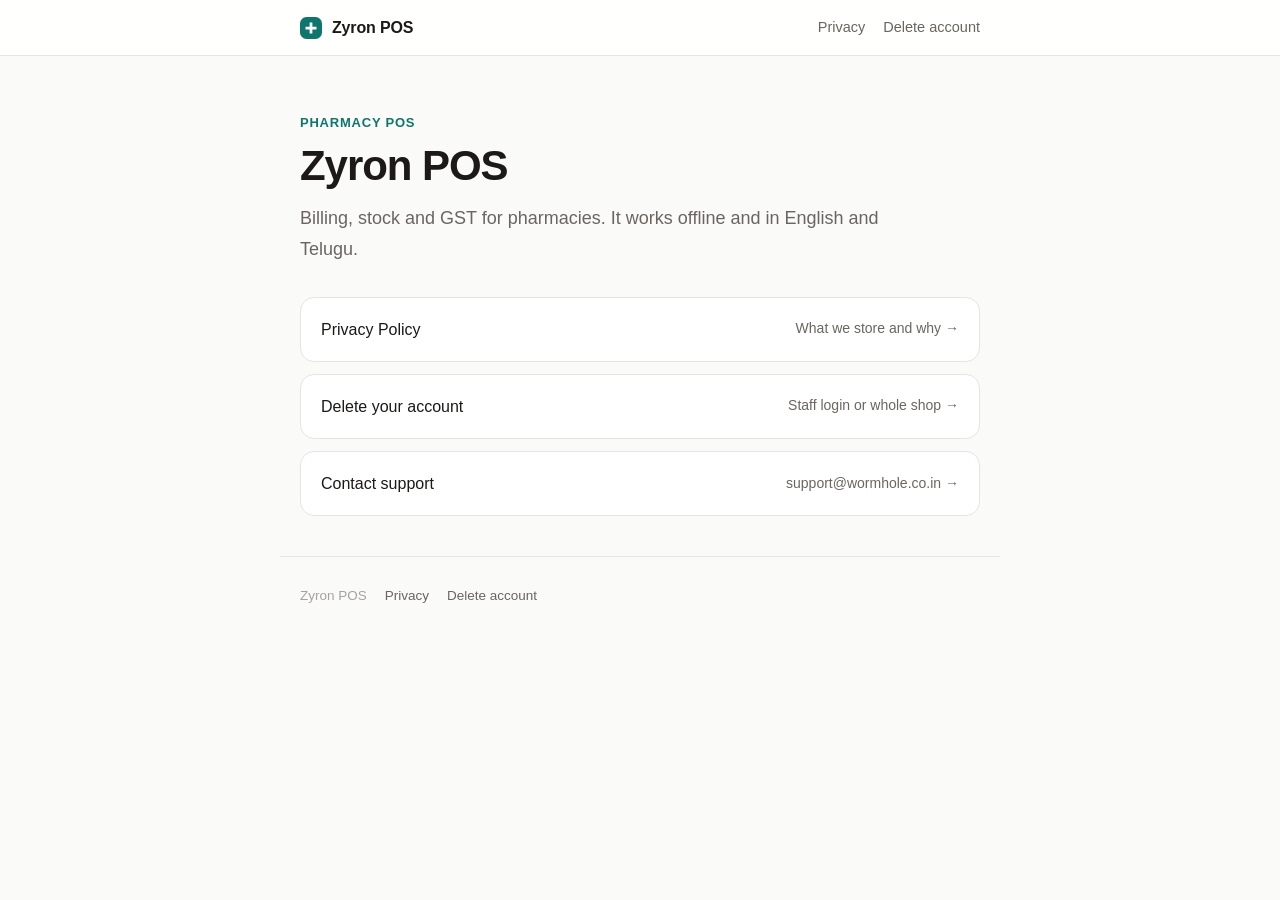
==== index.html @ 27418847 "Privacy policy and account deletion pages for Zyron POS Co-Authored-By: Claude Opus 5.5 <noreply@ant" ====
<!doctype html>
<html lang="en">
<head>
<meta charset="utf-8">
<meta name="viewport" content="width=device-width, initial-scale=1">
<title>Zyron POS</title>
<meta name="description" content="Zyron POS: billing, stock and GST for pharmacies. Works offline, in English and Telugu.">
<link rel="stylesheet" href="style.css">
</head>
<body>
<header class="top"><div class="in">
  <a class="brand" href="./"><svg viewBox="0 0 24 24" width="22" height="22" aria-hidden="true"><rect width="24" height="24" rx="7" fill="currentColor"/><path d="M10.5 6h3v4.5H18v3h-4.5V18h-3v-4.5H6v-3h4.5z" style="fill:var(--surface)"/></svg>Zyron POS</a>
  <nav><a href="privacy/">Privacy</a><a href="delete-account/">Delete account</a></nav>
</div></header>

<main>
  <p class="eyebrow">Pharmacy POS</p>
  <h1>Zyron POS</h1>
  <p class="lede">Billing, stock and GST for pharmacies. It works offline and in English and Telugu.</p>

  <ul class="links">
    <li><a href="privacy/">Privacy Policy <span>What we store and why →</span></a></li>
    <li><a href="delete-account/">Delete your account <span>Staff login or whole shop →</span></a></li>
    <li><a href="mailto:support@wormhole.co.in">Contact support <span>support@wormhole.co.in →</span></a></li>
  </ul>
</main>

<footer>
  <span>Zyron POS</span>
  <a href="privacy/">Privacy</a>
  <a href="delete-account/">Delete account</a>
</footer>
</body>
</html>
---- style.css ----
:root {
  --bg: #fafaf9;
  --surface: #ffffff;
  --text: #1c1917;
  --muted: #6b6560;
  --faint: #a8a29e;
  --border: #e7e5e4;
  --soft: #f5f5f4;
  --accent: #0f766e;
  --accent-soft: #e6f3f1;
  color-scheme: light dark;
}
@media (prefers-color-scheme: dark) {
  :root {
    --bg: #0c0a09;
    --surface: #161412;
    --text: #f5f5f4;
    --muted: #a8a29e;
    --faint: #78716c;
    --border: #292524;
    --soft: #1c1917;
    --accent: #5eead4;
    --accent-soft: #10302c;
  }
}

* { box-sizing: border-box; }
html { -webkit-text-size-adjust: 100%; }
body {
  margin: 0;
  background: var(--bg);
  color: var(--text);
  font: 16px/1.7 -apple-system, BlinkMacSystemFont, "Segoe UI", Roboto, "Noto Sans", "Noto Sans Telugu", sans-serif;
  -webkit-font-smoothing: antialiased;
}
a { color: var(--accent); text-underline-offset: 3px; }
a:hover { text-decoration-thickness: 2px; }

/* Top bar */
.top { border-bottom: 1px solid var(--border); background: color-mix(in srgb, var(--surface) 85%, transparent); backdrop-filter: blur(8px); position: sticky; top: 0; z-index: 1; }
.top .in { max-width: 720px; margin: 0 auto; padding: 14px 20px; display: flex; flex-wrap: wrap; gap: 8px 20px; align-items: center; justify-content: space-between; }
.brand { display: inline-flex; align-items: center; gap: 10px; color: var(--text); text-decoration: none; font-weight: 650; letter-spacing: -.01em; }
.brand svg { color: var(--accent); }
nav { display: flex; gap: 18px; }
nav a { color: var(--muted); text-decoration: none; font-size: 14.5px; }
nav a:hover, nav a[aria-current="page"] { color: var(--text); }

/* Page */
main { max-width: 720px; margin: 0 auto; padding: 56px 20px 40px; }
.eyebrow { margin: 0; font-size: 13px; font-weight: 600; letter-spacing: .06em; text-transform: uppercase; color: var(--accent); }
h1 { margin: 8px 0 14px; font-size: clamp(30px, 6vw, 42px); line-height: 1.12; letter-spacing: -.025em; }
.lede { margin: 0; font-size: 18px; color: var(--muted); max-width: 60ch; }
.meta { margin: 18px 0 0; font-size: 13.5px; color: var(--faint); }

section { padding: 34px 0 6px; }
section + section { border-top: 1px solid var(--border); margin-top: 28px; }
h2 { margin: 0 0 10px; font-size: 20px; line-height: 1.3; letter-spacing: -.015em; }
h3 { margin: 0 0 4px; font-size: 16px; }
p { margin: 10px 0; }
ul, ol { margin: 10px 0; padding-left: 22px; }
li { margin: 6px 0; }
li::marker { color: var(--faint); }
strong { font-weight: 620; }

/* At-a-glance tiles */
.glance { display: grid; grid-template-columns: repeat(2, minmax(0, 1fr)); gap: 12px; margin: 36px 0 8px; padding: 0; list-style: none; }
.glance li { margin: 0; padding: 16px 18px; background: var(--surface); border: 1px solid var(--border); border-radius: 14px; font-size: 14.5px; color: var(--muted); line-height: 1.5; }
.glance b { display: block; margin-bottom: 2px; color: var(--text); font-size: 15px; }

/* Cards */
.card { background: var(--surface); border: 1px solid var(--border); border-radius: 16px; padding: 22px 22px 18px; margin: 16px 0; }
.card .tag { display: inline-block; margin-bottom: 10px; padding: 2px 10px; border-radius: 999px; background: var(--accent-soft); color: var(--accent); font-size: 12.5px; font-weight: 600; }
.steps { counter-reset: s; list-style: none; padding: 0; }
.steps li { counter-increment: s; position: relative; padding-left: 38px; margin: 12px 0; }
.steps li::before { content: counter(s); position: absolute; left: 0; top: 1px; width: 26px; height: 26px; border-radius: 50%; background: var(--soft); border: 1px solid var(--border); font-size: 13px; font-weight: 600; display: grid; place-items: center; color: var(--text); }
.path { font-weight: 600; white-space: nowrap; }

.btn { display: inline-flex; align-items: center; justify-content: center; min-height: 46px; padding: 0 20px; margin-top: 8px; border-radius: 12px; background: var(--text); color: var(--bg); font-weight: 600; font-size: 15px; text-decoration: none; }
.btn:hover { opacity: .9; }
.note { font-size: 14px; color: var(--muted); }

/* Links list on the home page */
.links { list-style: none; padding: 0; margin: 32px 0 0; display: grid; gap: 12px; }
.links li { margin: 0; }
.links a { display: flex; justify-content: space-between; align-items: center; gap: 16px; padding: 18px 20px; background: var(--surface); border: 1px solid var(--border); border-radius: 14px; color: var(--text); text-decoration: none; }
.links a:hover { border-color: var(--faint); }
.links span { color: var(--muted); font-size: 14px; }

footer { max-width: 720px; margin: 0 auto; padding: 28px 20px 48px; border-top: 1px solid var(--border); font-size: 13.5px; color: var(--faint); display: flex; flex-wrap: wrap; gap: 6px 18px; }
footer a { color: var(--muted); text-decoration: none; }
footer a:hover { color: var(--text); }

@media (max-width: 560px) {
  main { padding-top: 40px; }
  .glance { grid-template-columns: 1fr; }
}
@media print {
  .top, footer, .btn { display: none; }
  body { background: #fff; color: #000; }
}
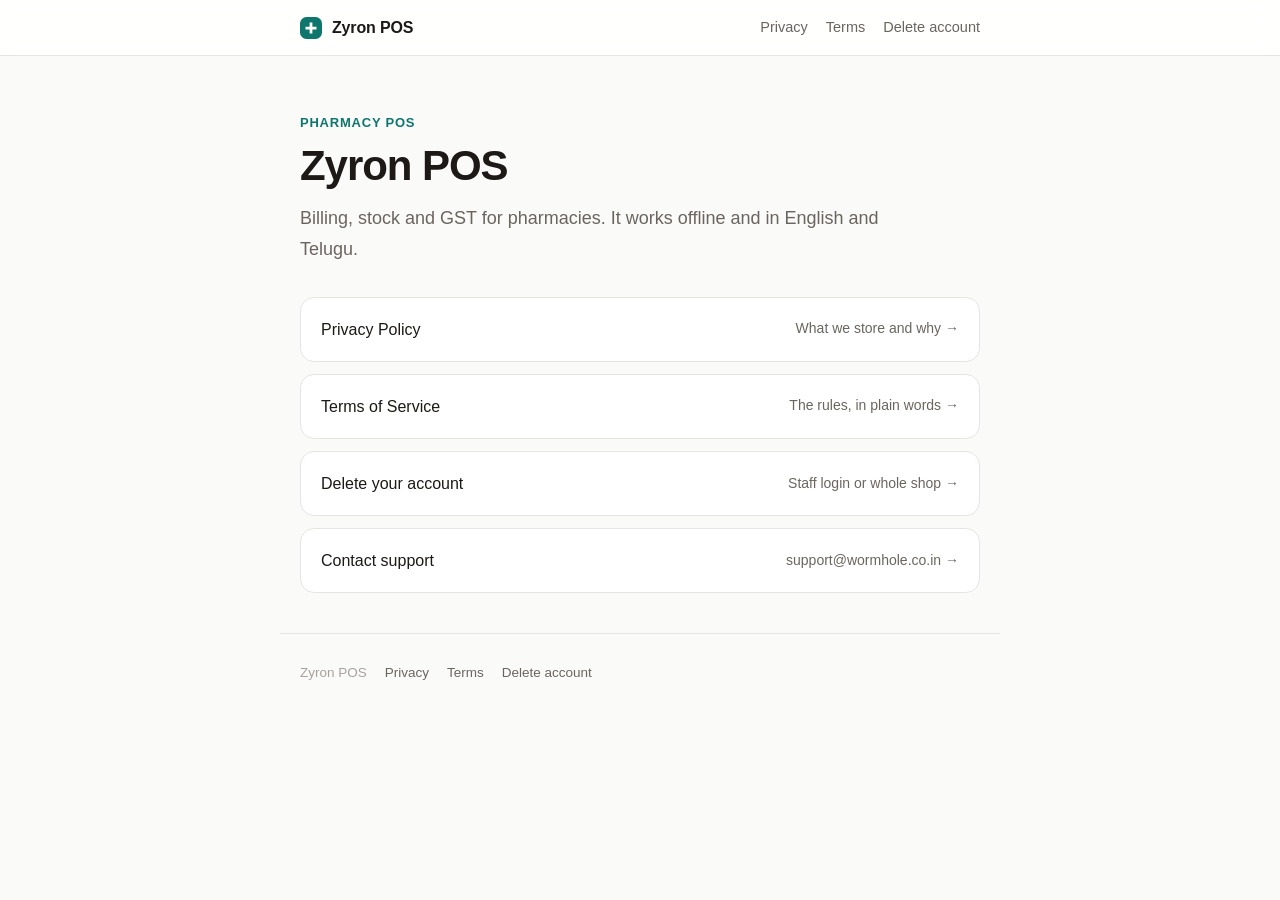
==== commit 6290bc33: "Add Terms of Service page; tighter header on phones Co-Authored-By: Claude Opus 5.5 <noreply@anthrop" ====
--- a/index.html
+++ b/index.html
@@ -10,7 +10,7 @@
 <body>
 <header class="top"><div class="in">
   <a class="brand" href="./"><svg viewBox="0 0 24 24" width="22" height="22" aria-hidden="true"><rect width="24" height="24" rx="7" fill="currentColor"/><path d="M10.5 6h3v4.5H18v3h-4.5V18h-3v-4.5H6v-3h4.5z" style="fill:var(--surface)"/></svg>Zyron POS</a>
-  <nav><a href="privacy/">Privacy</a><a href="delete-account/">Delete account</a></nav>
+  <nav><a href="privacy/">Privacy</a><a href="terms/">Terms</a><a href="delete-account/">Delete account</a></nav>
 </div></header>
 
 <main>
@@ -20,6 +20,7 @@
 
   <ul class="links">
     <li><a href="privacy/">Privacy Policy <span>What we store and why →</span></a></li>
+    <li><a href="terms/">Terms of Service <span>The rules, in plain words →</span></a></li>
     <li><a href="delete-account/">Delete your account <span>Staff login or whole shop →</span></a></li>
     <li><a href="mailto:support@wormhole.co.in">Contact support <span>support@wormhole.co.in →</span></a></li>
   </ul>
@@ -28,6 +29,7 @@
 <footer>
   <span>Zyron POS</span>
   <a href="privacy/">Privacy</a>
+  <a href="terms/">Terms</a>
   <a href="delete-account/">Delete account</a>
 </footer>
 </body>
--- a/style.css
+++ b/style.css
@@ -91,6 +91,9 @@
 footer a:hover { color: var(--text); }
 
 @media (max-width: 560px) {
+  .top .in { padding: 14px 16px; gap: 8px 12px; }
+  nav { gap: 14px; }
+  nav a { font-size: 14px; }
   main { padding-top: 40px; }
   .glance { grid-template-columns: 1fr; }
 }
